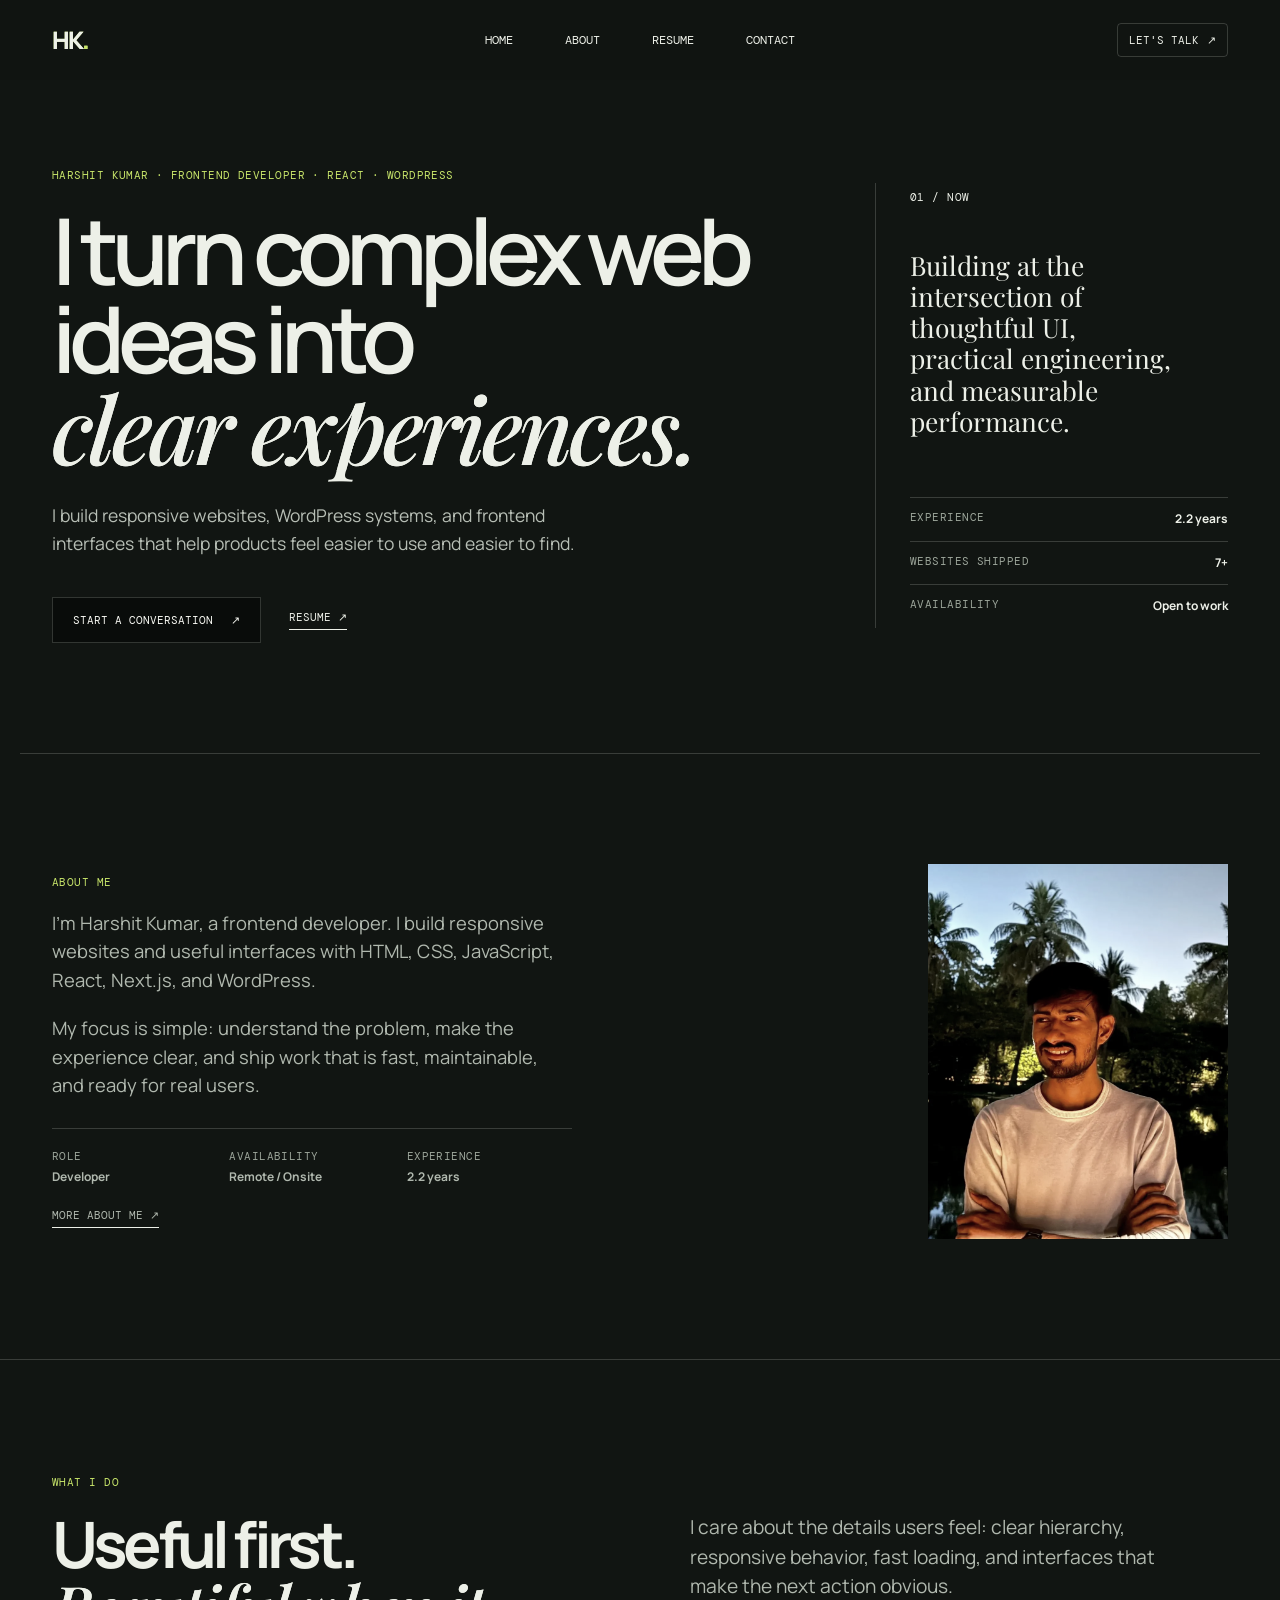
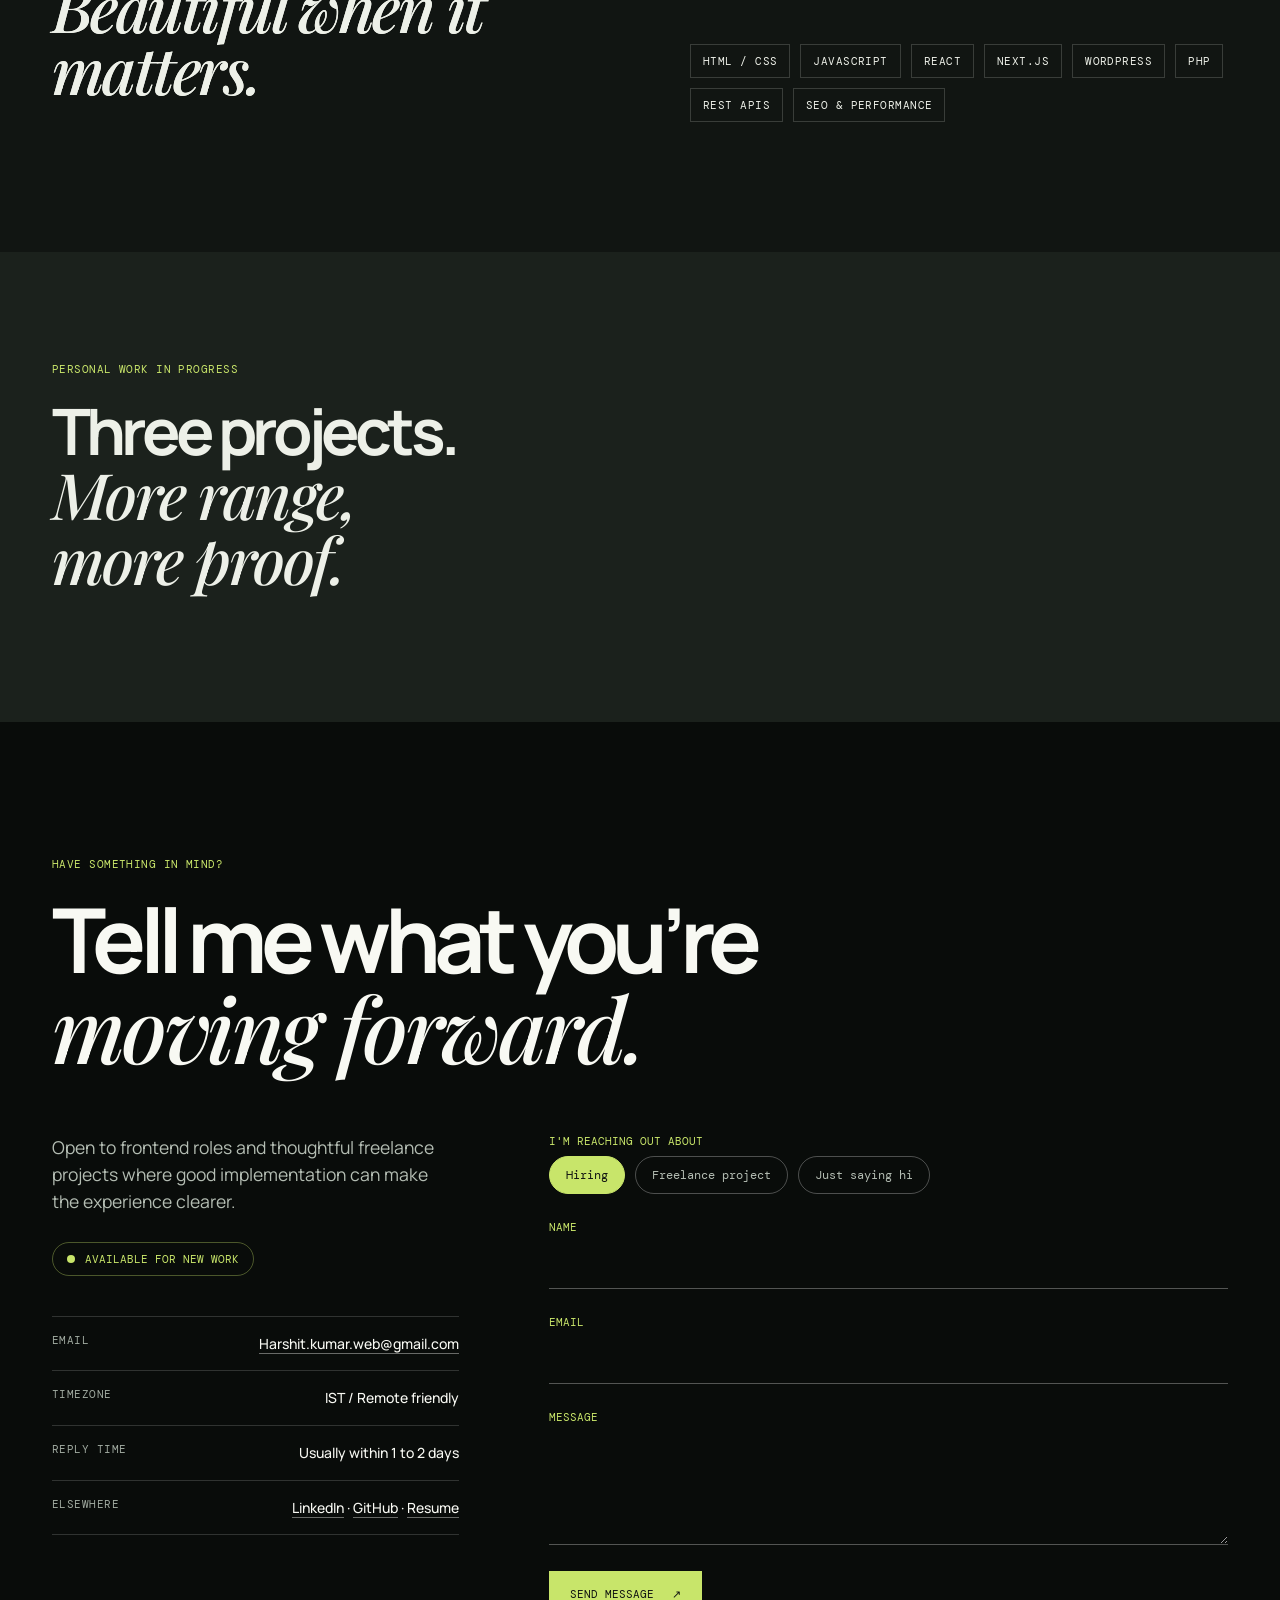
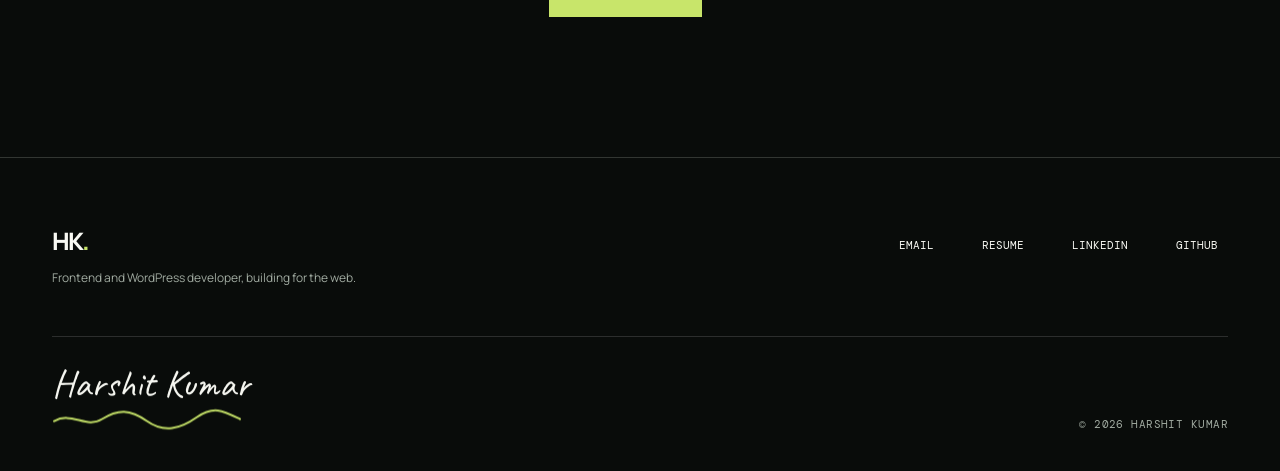
==== index.html @ f9802531 "harshit kumar portfolio first commit" ====
<!doctype html>
<html lang="en">
  <head>
    <meta charset="UTF-8" />
    <meta
      name="viewport"
      content="width=device-width, initial-scale=1, viewport-fit=cover"
    />
    <meta
      name="description"
      content="Harshit Kumar is a frontend developer building responsive websites, WordPress plugins, React interfaces, and SEO-friendly web experiences."
    />
    <meta name="author" content="Harshit Kumar" />
    <meta name="theme-color" content="#101311" />
    <link rel="preconnect" href="https://fonts.googleapis.com" />
    <link rel="preconnect" href="https://fonts.gstatic.com" crossorigin />
    <link rel="preconnect" href="https://cdnjs.cloudflare.com" />
    <meta name="robots" content="index, follow, max-image-preview:large" />
    <link rel="canonical" href="https://harshitkumar.tech/" />
    <link rel="icon" href="/favicon.svg" type="image/svg+xml" />
    <meta property="og:type" content="website" />
    <meta property="og:site_name" content="Harshit Kumar" />
    <meta
      property="og:title"
      content="Harshit Kumar | Frontend &amp; WordPress Developer"
    />
    <meta
      property="og:description"
      content="Frontend developer building clear, responsive, high-performance web experiences."
    />
    <meta property="og:url" content="https://harshitkumar.tech/" />
    <meta
      property="og:image"
      content="https://harshitkumar.tech/og-image.png"
    />
    <meta name="twitter:card" content="summary_large_image" />
    <meta
      name="twitter:title"
      content="Harshit Kumar | Frontend &amp; WordPress Developer"
    />
    <meta
      name="twitter:description"
      content="Frontend developer building clear, responsive, high-performance web experiences."
    />
    <meta
      name="twitter:image"
      content="https://harshitkumar.tech/og-image.png"
    />
    <title>Harshit Kumar | Frontend Developer &amp; WordPress Developer</title>
    <link
      rel="stylesheet"
      href="https://fonts.googleapis.com/css2?family=Caveat:wght@500;600&amp;family=DM+Mono:wght@400;500&amp;family=Manrope:wght@400;500;600;700;800&amp;family=Playfair+Display:ital,wght@0,500;0,600;1,500;1,600&amp;display=swap"
    />
    <link rel="stylesheet" href="style.css" />
    <script type="application/ld+json">
      {
        "@context": "https://schema.org",
        "@type": "Person",
        "name": "Harshit Kumar",
        "url": "https://harshitkumar.tech/",
        "jobTitle": "Frontend Developer",
        "description": "Frontend and WordPress developer skilled in React, Next.js, JavaScript, responsive web development, APIs, and SEO.",
        "worksFor": {
          "@type": "Organization",
          "name": "Strivedge Technolabs"
        },
        "sameAs": [
          "https://www.linkedin.com/in/harshit-kumar-me",
          "https://github.com/Harshit-kumar-1/"
        ],
        "email": "mailto:Harshit.kumar.web@gmail.com",
        "knowsAbout": [
          "React",
          "Next.js",
          "JavaScript",
          "WordPress",
          "PHP",
          "SEO",
          "Responsive Web Design"
        ]
      }
    </script>
  </head>
  <body>
    <header class="site-header">
      <a class="brand" href="#top" aria-label="Harshit Kumar home"
        >HK<span>.</span></a
      >
      <nav aria-label="Main navigation">
        <a href="#top">Home</a>
        <a href="#about">About</a>
        <a href="/resume/" target="_blank" rel="noopener">Resume</a>
        <a href="#contact">Contact</a>
      </nav>
      <div class="header-actions">
        <a class="header-link" href="mailto:Harshit.kumar.web@gmail.com"
          >Let's talk <span aria-hidden="true">↗</span></a
        >
      </div>
    </header>

    <nav class="mobile-dock" aria-label="Quick navigation">
      <a href="#top" data-section="top" class="is-active" aria-current="page"
        >Home</a
      >
      <a href="#about" data-section="about">About</a>
      <a href="#contact" data-section="contact">Contact</a>
    </nav>

    <main id="top">
      <section class="hero section-wrap" aria-labelledby="hero-title">
        <div class="hero-copy">
          <p class="eyebrow">Harshit Kumar · Frontend developer · React · WordPress</p>
          <h1 id="hero-title">
            I turn complex web ideas into
            <em class="text-sweep">clear experiences.</em>
          </h1>
          <p class="hero-text">
            I build responsive websites, WordPress systems, and frontend
            interfaces that help products feel easier to use and easier to find.
          </p>
          <div class="hero-actions">
            <a class="button button-dark" href="#contact"
              >Start a conversation <span aria-hidden="true">↗</span></a
            >
            <a class="text-link" href="/resume/" target="_blank" rel="noopener"
              >Resume <span aria-hidden="true">↗</span></a
            >
          </div>
        </div>
        <aside class="hero-note" aria-label="Experience summary">
          <span class="note-index">01 / now</span>
          <p>
            Building at the intersection of thoughtful UI, practical
            engineering, and measurable performance.
          </p>
          <dl>
            <div>
              <dt>Experience</dt>
              <dd>2.2 years</dd>
            </div>
            <div>
              <dt>Websites shipped</dt>
              <dd>7+</dd>
            </div>
            <div>
              <dt>Availability</dt>
              <dd>Open to work</dd>
            </div>
          </dl>
        </aside>
      </section>

      <section
        class="about section-wrap reveal"
        id="about"
        aria-label="About me"
      >
        <div class="about-layout">
          <div class="about-copy">
            <p class="eyebrow">About me</p>
            <p>
              I’m Harshit Kumar, a frontend developer. I build responsive
              websites and useful interfaces with HTML, CSS,
              JavaScript, React, Next.js, and WordPress.
            </p>
            <p>
              My focus is simple: understand the problem, make the experience
              clear, and ship work that is fast, maintainable, and ready for
              real users.
            </p>
            <dl class="about-facts">
              <div>
                <dt>Role</dt>
                <dd>Developer</dd>
              </div>
              <div>
                <dt>Availability</dt>
                <dd>Remote / Onsite</dd>
              </div>
              <div>
                <dt>Experience</dt>
                <dd>2.2 years</dd>
              </div>
            </dl>
            <a class="text-link" href="/resume/" target="_blank" rel="noopener"
              >More about me <span aria-hidden="true">↗</span></a
            >
          </div>
          <figure class="about-photo reveal">
            <img
              class="about-photo-img"
              src="/assets/harshit.webp"
              alt="Harshit Kumar"
              width="800"
              height="1000"
              loading="lazy"
            />
          </figure>
        </div>
      </section>

      <section
        class="work section-wrap"
        id="work"
        aria-labelledby="work-title"
        hidden
      >
        <div class="section-heading reveal">
          <div>
            <p class="eyebrow">Selected work</p>
            <h2 id="work-title">Built for real users.</h2>
          </div>
          <p class="section-intro">
            A small selection of freelance work, focused on clear communication,
            responsive design, and useful digital experiences.
          </p>
        </div>
        <div class="project-grid reveal-group">
          <article class="project-card">
            <div class="project-art art-auto">
              <span>01</span><strong>CORPORATE<br />WEBSITE</strong>
            </div>
            <div class="project-info">
              <div class="project-meta">
                <span>Responsive web · SEO</span><span>Freelance project</span>
              </div>
              <h3>EcoVian Energy</h3>
              <p>
                A corporate website with a clear multi-page structure,
                responsive layouts, and a visual identity shaped around the
                energy sector.
              </p>
              <a class="detail-button" href="#contact"
                >Discuss the work <span aria-hidden="true">↗</span></a
              >
            </div>
          </article>
          <article class="project-card">
            <div class="project-art art-saas">
              <span>02</span><strong>SOLAR<br />LANDING PAGE</strong>
            </div>
            <div class="project-info">
              <div class="project-meta">
                <span>Responsive UI · Vercel</span
                ><span>Freelance project</span>
              </div>
              <h3>Shambhavi Solar</h3>
              <p>
                A focused solar-energy landing page refined for responsive
                presentation, clear messaging, and fast delivery.
              </p>
              <a class="detail-button" href="#contact"
                >Discuss the work <span aria-hidden="true">↗</span></a
              >
            </div>
          </article>
          <article class="project-card">
            <div class="project-art art-salon">
              <span>03</span><strong>BOOKING<br />EXPERIENCE</strong>
            </div>
            <div class="project-info">
              <div class="project-meta">
                <span>WordPress · Booking systems</span
                ><span>Professional work</span>
              </div>
              <h3>Multi-location booking system</h3>
              <p>
                A responsive service-business website with location, treatment,
                cart, and appointment-booking flows.
              </p>
              <a class="detail-button" href="#contact"
                >Discuss the work <span aria-hidden="true">↗</span></a
              >
            </div>
          </article>
          <article class="project-card">
            <div class="project-art art-salon">
              <span>04</span><strong>SALON<br />CHAIN</strong>
            </div>
            <div class="project-info">
              <div class="project-meta">
                <span>WordPress · Responsive UI</span
                ><span>Professional work</span>
              </div>
              <h3>Salon chain website</h3>
              <p>
                A multi-location salon website built around clear service
                discovery and a reusable booking experience.
              </p>
              <a class="detail-button" href="#contact"
                >Discuss the work <span aria-hidden="true">↗</span></a
              >
            </div>
          </article>
          <article class="project-card">
            <div class="project-art art-calista">
              <span>05</span><strong>SALON<br />WEBSITE</strong>
            </div>
            <div class="project-info">
              <div class="project-meta">
                <span>WordPress · JavaScript</span
                ><span>Professional work</span>
              </div>
              <h3>Service business website</h3>
              <p>
                A responsive local-business website focused on service clarity,
                navigation, and conversion.
              </p>
              <a class="detail-button" href="#contact"
                >Discuss the work <span aria-hidden="true">↗</span></a
              >
            </div>
          </article>
          <article class="project-card">
            <div class="project-art art-fintech">
              <span>06</span><strong>CORPORATE<br />FINTECH</strong>
            </div>
            <div class="project-info">
              <div class="project-meta">
                <span>WordPress · Performance</span
                ><span>Professional work</span>
              </div>
              <h3>Corporate fintech website</h3>
              <p>
                A corporate web presence designed to make a complex financial
                product easier to understand.
              </p>
              <a class="detail-button" href="#contact"
                >Discuss the work <span aria-hidden="true">↗</span></a
              >
            </div>
          </article>
          <article class="project-card">
            <div class="project-art art-video">
              <span>07</span><strong>STUDIO<br />PORTFOLIO</strong>
            </div>
            <div class="project-info">
              <div class="project-meta">
                <span>WordPress · JavaScript</span
                ><span>Professional work</span>
              </div>
              <h3>Studio portfolio</h3>
              <p>
                A portfolio experience organised by category so visitors can
                quickly find relevant work.
              </p>
              <a class="detail-button" href="#contact"
                >Discuss the work <span aria-hidden="true">↗</span></a
              >
            </div>
          </article>
          <article class="project-card">
            <div class="project-art art-energy">
              <span>08</span><strong>BRAND<br />PLATFORM</strong>
            </div>
            <div class="project-info">
              <div class="project-meta">
                <span>Responsive web · SEO</span><span>Professional work</span>
              </div>
              <h3>Corporate website</h3>
              <p>
                A complete corporate website with a brand-aligned visual system,
                clean navigation, and a structure built for search and clarity.
              </p>
              <a class="detail-button" href="#contact"
                >Discuss the work <span aria-hidden="true">↗</span></a
              >
            </div>
          </article>
          <article class="project-card project-card-muted">
            <div class="project-art art-next">
              <span>09</span><strong>NEXT<br />CHAPTER</strong>
            </div>
            <div class="project-info">
              <div class="project-meta">
                <span>React · Next.js · TypeScript</span
                ><span>Personal project</span>
              </div>
              <h3>Coming next</h3>
              <p>
                Three original projects are planned to show deeper application
                work, modern frontend architecture, and the way I solve problems
                end to end.
              </p>
              <a class="detail-button" href="#personal"
                >See the direction <span aria-hidden="true">↓</span></a
              >
            </div>
          </article>
        </div>
        <p class="work-note reveal">
          Client work is kept private to respect confidentiality. Reach out by
          email or on LinkedIn if you'd like to talk through any of it. For
          personal projects I've built on my own, see
          <a href="#personal">below&nbsp;↓</a>
        </p>
      </section>

      <section
        class="approach section-wrap"
        id="skills"
        aria-labelledby="approach-title"
      >
        <p class="eyebrow">What I do</p>
        <div class="approach-grid reveal">
          <h2 id="approach-title">
            Useful first.<br /><em class="text-sweep"
              >Beautiful when it matters.</em
            >
          </h2>
          <div class="approach-copy">
            <p>
              I care about the details users feel: clear hierarchy, responsive
              behavior, fast loading, and interfaces that make the next action
              obvious.
            </p>
            <div class="skill-list">
              <span>HTML / CSS</span><span>JavaScript</span><span>React</span
              ><span>Next.js</span><span>WordPress</span><span>PHP</span
              ><span>REST APIs</span><span>SEO & performance</span>
            </div>
          </div>
        </div>
      </section>

      <section
        class="personal section-wrap"
        id="personal"
        aria-labelledby="personal-title"
      >
        <div class="personal-heading reveal">
          <p class="eyebrow">Personal work in progress</p>
          <h2 id="personal-title">
            Three projects.<br /><em>More range, more proof.</em>
          </h2>
        </div>
        <!-- <div class="personal-list reveal-group">
          <div>
            <span>01</span>
            <h3>Appointment platform</h3>
            <p>
              Next.js booking flow with availability, services, and an admin
              view.
            </p>
          </div>
          <div>
            <span>02</span>
            <h3>Analytics dashboard</h3>
            <p>
              React interface with data states, filters, charts, and reusable
              components.
            </p>
          </div>
          <div>
            <span>03</span>
            <h3>Local business website</h3>
            <p>
              SEO-first site demonstrating structured content, speed, and local
              search.
            </p>
          </div>
        </div> -->
      </section>

      <section
        class="contact section-wrap"
        id="contact"
        aria-labelledby="contact-title"
      >
        <p class="eyebrow reveal">Have something in mind?</p>
        <h2 id="contact-title">
          Tell me what you’re<br /><em>moving forward.</em>
        </h2>
        <div class="contact-layout">
          <div class="contact-side reveal">
            <p class="contact-intro">
              Open to frontend roles and thoughtful freelance projects where
              good implementation can make the experience clearer.
            </p>
            <p class="availability">
              <span class="availability-dot" aria-hidden="true"></span>
              Available for new work
            </p>
            <dl class="contact-details">
              <div>
                <dt>Email</dt>
                <dd>
                  <a
                    href="mailto:Harshit.kumar.web@gmail.com?subject=Portfolio%20conversation"
                    >Harshit.kumar.web@gmail.com</a
                  >
                </dd>
              </div>
              <div>
                <dt>Timezone</dt>
                <dd>IST / Remote friendly</dd>
              </div>
              <div>
                <dt>Reply time</dt>
                <dd>Usually within 1 to 2 days</dd>
              </div>
              <div>
                <dt>Elsewhere</dt>
                <dd>
                  <a href="https://www.linkedin.com/in/harshit-kumar-me"
                    >LinkedIn</a
                  >
                  &middot;
                  <a href="https://github.com/Harshit-kumar-1/">GitHub</a>
                  &middot;
                  <a href="/resume/" target="_blank" rel="noopener">Resume</a>
                </dd>
              </div>
            </dl>
          </div>
          <form
            class="contact-form reveal"
            id="contact-form"
            action="https://api.web3forms.com/submit"
            method="POST"
            novalidate
          >
            <input
              type="hidden"
              name="access_key"
              value="YOUR_WEB3FORMS_ACCESS_KEY"
            />
            <input
              type="hidden"
              name="subject"
              value="New message from your portfolio"
            />
            <input
              type="hidden"
              name="from_name"
              value="Portfolio contact form"
            />
            <input
              type="checkbox"
              name="botcheck"
              class="contact-honeypot"
              tabindex="-1"
              autocomplete="off"
            />

            <fieldset class="contact-choice">
              <legend>I'm reaching out about</legend>
              <label
                ><input type="radio" name="topic" value="Hiring" checked /><span
                  >Hiring</span
                ></label
              >
              <label
                ><input
                  type="radio"
                  name="topic"
                  value="Freelance project"
                /><span>Freelance project</span></label
              >
              <label
                ><input type="radio" name="topic" value="Just saying hi" /><span
                  >Just saying hi</span
                ></label
              >
            </fieldset>

            <div class="field">
              <label for="cf-name">Name</label>
              <input
                id="cf-name"
                name="name"
                type="text"
                autocomplete="name"
                required
              />
            </div>
            <div class="field">
              <label for="cf-email">Email</label>
              <input
                id="cf-email"
                name="email"
                type="email"
                autocomplete="email"
                required
              />
            </div>
            <div class="field">
              <label for="cf-message">Message</label>
              <textarea
                id="cf-message"
                name="message"
                rows="4"
                required
              ></textarea>
            </div>

            <div class="form-actions">
              <button class="button button-light" type="submit">
                <span class="submit-label">Send message</span>
                <span aria-hidden="true">↗</span>
              </button>
              <p class="form-status" role="status" aria-live="polite"></p>
            </div>
          </form>
        </div>
      </section>
    </main>

    <footer class="site-footer section-wrap">
      <div class="footer-top">
        <div class="footer-brand">
          <span class="brand">HK<span>.</span></span>
          <p>Frontend and WordPress developer, building for the web.</p>
        </div>
        <div class="footer-links">
          <a href="mailto:Harshit.kumar.web@gmail.com">Email</a>
          <a href="/resume/" target="_blank" rel="noopener">Resume</a>
          <a href="https://www.linkedin.com/in/harshit-kumar-me">LinkedIn</a>
          <a href="https://github.com/Harshit-kumar-1/">GitHub</a>
        </div>
      </div>
      <div class="footer-bottom">
        <div class="signature reveal" aria-hidden="true">
          <span class="signature-text">Harshit Kumar</span>
          <svg
            class="signature-svg"
            viewBox="0 0 190 24"
            preserveAspectRatio="none"
          >
            <path
              d="M2 14 C 20 4, 34 22, 50 12 S 78 2, 95 14 S 128 22, 145 10 S 172 4, 188 12"
            />
          </svg>
        </div>
        <small>© 2026 Harshit Kumar</small>
      </div>
    </footer>
    <script
      src="https://cdnjs.cloudflare.com/ajax/libs/gsap/3.12.5/gsap.min.js"
      defer
    ></script>
    <script src="script.js" defer></script>
  </body>
</html>
---- style.css ----
:root {
  --gutter: 32px;
  --ink: #edf0e8;
  --paper: #111512;
  --cream: #1b211c;
  --muted: #9ca59a;
  --line: rgba(237, 240, 232, 0.18);
  --lime: #c8e56a;
  --white: #f8f9f3;
  --serif: "Playfair Display", Georgia, serif;
  --sans: "Manrope", "Segoe UI", sans-serif;
  --mono: "DM Mono", monospace;
  --accent: #c8e56a;
  --accent-soft: #c8e56a;
  --body-copy: #b7beb5;
  --secondary-copy: #b0b8ae;
  --card-meta: #a0aaa0;
  --contact-copy: #b4bdb3;
  --footer-copy: #a0aaa0;
  --shadow: rgba(0, 0, 0, 0.55);
  --dark-surface: #090c0a;
}
* {
  box-sizing: border-box;
}
html {
  color-scheme: dark;
  transition: background-color 0.45s ease;
}
html {
  scroll-behavior: smooth;
  scroll-padding-top: 88px;
}
body {
  margin: 0;
  color: var(--ink);
  background: var(--paper);
  font-family: var(--sans);
  line-height: 1.55;
  transition:
    color 0.45s ease,
    background-color 0.45s ease;
}
body,
.mode-strip,
.personal,
.contact,
.site-footer {
  transition:
    color 0.45s ease,
    background-color 0.45s ease,
    border-color 0.45s ease;
}
a {
  color: inherit;
  text-decoration: none;
}
button {
  font: inherit;
}
.section-wrap {
  max-width: 1240px;
  margin: 0 auto;
  padding-left: 32px;
  padding-right: 32px;
}
.site-header {
  position: sticky;
  top: 0;
  z-index: 50;
  height: 80px;
  display: grid;
  grid-template-columns: 1fr auto 1fr;
  align-items: center;
  padding: 0 max(32px, calc((100% - 1176px) / 2));
  background: var(--paper);
  background: color-mix(in srgb, var(--paper) 80%, transparent);
  -webkit-backdrop-filter: blur(14px) saturate(1.4);
  backdrop-filter: blur(14px) saturate(1.4);
  border-bottom: 1px solid transparent;
  transition:
    transform 0.4s cubic-bezier(0.16, 1, 0.3, 1),
    border-color 0.3s ease,
    background-color 0.45s ease;
}
.site-header .brand {
  justify-self: start;
  background: linear-gradient(110deg in oklch, #a8cf42, #c8e56a, #e4f5a1);
  background-clip: text;
}
.site-header nav {
  justify-self: center;
}
.site-header .header-actions {
  justify-self: end;
}
.site-header.is-scrolled {
  border-bottom-color: var(--line);
}
.site-header.is-hidden {
  transform: translateY(-100%);
}
.header-actions {
  display: flex;
  align-items: center;
  gap: 24px;
}
.brand {
  font-size: 1.5rem;
  font-weight: 800;
  letter-spacing: -0.08em;
}
.brand span {
  color: var(--accent);
}
.site-header nav {
  display: flex;
  gap: 32px;
  font: 12px var(--mono);
  text-transform: uppercase;
}
nav a,
.header-link,
.text-link,
.detail-button,
.footer-links a {
  transition: color 0.2s ease;
}
nav a:hover,
.text-link:hover,
.detail-button:hover {
  color: var(--accent);
}
.header-link {
  display: inline-flex;
  align-items: center;
  gap: 8px;
  overflow: hidden;
  isolation: isolate;
  padding: 9px 11px;
  border: 1px solid var(--line);
  border-radius: 4px;
  font: 11px var(--mono);
  text-transform: uppercase;
  transition:
    color 0.25s var(--ease),
    border-color 0.25s var(--ease),
    background-color 0.25s var(--ease),
    transform 0.25s var(--ease);
}
.header-link::before {
  content: "";
  position: absolute;
  inset: 0;
  z-index: -1;
  background: var(--lime);
  transform: translateX(-102%);
  transition: transform 0.35s var(--ease);
}
.header-link:hover {
  color: #101311;
  border-color: var(--lime);
  transform: translateY(-2px);
}
.header-link:hover::before {
  transform: translateX(0);
}
.hero {
  min-height: 650px;
  display: grid;
  grid-template-columns: minmax(0, 1.35fr) minmax(260px, 0.65fr);
  gap: 90px;
  align-items: center;
  padding-top: 88px;
  padding-bottom: 110px;
}
.eyebrow,
.note-index,
.project-meta,
.skill-list,
dt,
small {
  font: 11px var(--mono);
  text-transform: uppercase;
  letter-spacing: 0.04em;
}
.eyebrow {
  margin: 0 0 24px;
  color: var(--accent-soft);
}
h1,
h2,
h3,
p {
  margin-top: 0;
}
h1 {
  max-width: 880px;
  margin-bottom: 28px;
  font-size: clamp(3.5rem, 7.2vw, 7rem);
  line-height: 0.96;
  letter-spacing: -0.075em;
  font-weight: 600;
}
h1 em,
h2 em {
  font-family: var(--serif);
  font-weight: 500;
  letter-spacing: -0.04em;
}
.text-sweep {
  position: relative;
  display: inline-block;
  color: inherit;
  isolation: isolate;
  background: linear-gradient(
    105deg,
    currentColor 0%,
    currentColor 42%,
    var(--lime) 50%,
    currentColor 58%,
    currentColor 100%
  );
  background-size: 240% 100%;
  background-position: 100% 0;
  background-repeat: no-repeat;
  background-clip: text;
  -webkit-background-clip: text;
  -webkit-text-fill-color: currentColor;
  transition:
    background-position 0.85s var(--ease),
    filter 0.35s ease;
}
.text-sweep:hover {
  background-position: -40% 0;
  filter: brightness(1.12);
}
.hero-text {
  max-width: 530px;
  font-size: 1.1rem;
  color: var(--body-copy);
}
.hero-actions {
  display: flex;
  align-items: center;
  gap: 28px;
  margin-top: 40px;
}
.button {
  display: inline-flex;
  gap: 18px;
  align-items: center;
  padding: 15px 20px;
  font: 11px var(--mono);
  text-transform: uppercase;
  border: 1px solid transparent;
  transition:
    transform 0.2s ease,
    background 0.2s ease;
}
.button:hover {
  box-shadow: 0 10px 24px var(--shadow);
}
.button-dark {
  color: var(--white);
  background: var(--dark-surface);
}
.button-light {
  color: #101311;
  background: var(--lime);
}
.button-dark {
  border-color: var(--line);
}
.text-link {
  font: 11px var(--mono);
  text-transform: uppercase;
  border-bottom: 1px solid var(--ink);
  padding-bottom: 5px;
}
.hero-note {
  border-left: 1px solid var(--line);
  padding-left: 34px;
}
.hero-note p {
  margin: 42px 0 60px;
  max-width: 270px;
  font-family: var(--serif);
  font-size: 1.65rem;
  line-height: 1.18;
}
dl {
  margin: 0;
}
dl div {
  display: flex;
  justify-content: space-between;
  padding: 12px 0;
  border-top: 1px solid var(--line);
}
dt {
  color: var(--muted);
}
dd {
  margin: 0;
  font-size: 12px;
  font-weight: 700;
}
.mode-strip {
  color: var(--white);
  background: var(--dark-surface);
  padding: 72px 0 80px;
}
.mode-layout {
  display: grid;
  grid-template-columns: 0.9fr 1.1fr;
  gap: 100px;
}
.mode-strip .eyebrow {
  color: var(--lime);
}
.mode-strip h2 {
  font-size: clamp(2rem, 4vw, 4rem);
  line-height: 1;
  letter-spacing: -0.07em;
  max-width: 450px;
}
.mode-switch {
  display: flex;
  gap: 6px;
  border-bottom: 1px solid rgba(255, 255, 255, 0.25);
  margin-bottom: 30px;
}
.mode-button {
  border: 0;
  padding: 12px 20px 14px;
  color: #888d83;
  background: transparent;
  cursor: pointer;
  font: 11px var(--mono);
  text-transform: uppercase;
}
.mode-button.is-active {
  color: var(--lime);
}
.mode-statement {
  max-width: 580px;
  margin-bottom: 14px;
  font-size: clamp(1.5rem, 2.7vw, 2.7rem);
  line-height: 1.1;
  letter-spacing: -0.05em;
}
.mode-proof {
  color: #a6aaa2;
}
.about {
  padding-top: 110px;
  padding-bottom: 120px;
  border-top: 1px solid var(--line);
}
.about-layout {
  display: grid;
  grid-template-columns: 1.15fr 0.85fr;
  gap: 80px;
  align-items: center;
}
.about-photo {
  position: relative;
  width: 100%;
  max-width: 300px;
  margin: 0;
  margin-left: auto;
  aspect-ratio: 4 / 5;
  overflow: hidden;
  background: linear-gradient(160deg, #2c3429, #0c0f0d 80%);
}
.about-photo-img {
  width: 100%;
  height: 100%;
  object-fit: cover;
  filter: grayscale(0.35);
  transition:
    filter 0.6s ease,
    transform 0.6s cubic-bezier(0.16, 1, 0.3, 1);
}
.about-photo:hover .about-photo-img {
  filter: grayscale(0);
  transform: scale(1.03);
}
.about-photo-placeholder {
  position: absolute;
  inset: 0;
  display: grid;
  place-items: center;
  font: 11px var(--mono);
  text-transform: uppercase;
  color: var(--muted);
}
.about-copy {
  max-width: 520px;
  color: var(--secondary-copy);
  font-size: 1.15rem;
}
.about-copy > .eyebrow {
  margin-bottom: 18px;
}
.about-copy p + p {
  margin-top: 20px;
}
.about-copy .text-link {
  display: inline-block;
  margin-top: 22px;
}
.about-facts {
  display: grid;
  grid-template-columns: repeat(3, 1fr);
  gap: 12px;
  margin: 28px 0 0;
  padding: 20px 0 0;
  border-top: 1px solid var(--line);
}
.about-facts div {
  display: block;
  padding: 0;
  border-top: 0;
}
.about-facts dt {
  margin-bottom: 5px;
  color: var(--muted);
}
.about-facts dd {
  font-size: 12px;
}
.work {
  padding-top: 145px;
  padding-bottom: 150px;
}
.section-heading {
  display: flex;
  align-items: end;
  justify-content: space-between;
  gap: 40px;
  margin-bottom: 65px;
}
h2 {
  margin-bottom: 0;
  font-size: clamp(2.6rem, 5vw, 5rem);
  line-height: 0.98;
  letter-spacing: -0.075em;
}
.section-intro {
  max-width: 340px;
  margin: 0;
  color: var(--body-copy);
}
.project-grid {
  display: grid;
  grid-template-columns: repeat(2, minmax(0, 1fr));
  grid-auto-flow: dense;
  gap: 64px 28px;
}
.project-grid .project-card:nth-child(n + 3) {
  display: none;
}
.project-card-large {
  grid-column: span 2;
  grid-row: span 2;
}
@media (max-width: 1080px) and (min-width: 761px) {
  .project-grid {
    grid-template-columns: repeat(2, 1fr);
  }
  .project-card-large {
    grid-column: span 2;
    grid-row: span 1;
  }
  .project-card-large .project-art {
    aspect-ratio: 1.6;
  }
}
.project-art {
  aspect-ratio: 1.2;
  display: flex;
  justify-content: space-between;
  flex-direction: column;
  padding: 24px;
  color: var(--white);
  overflow: hidden;
}
.project-card-large .project-art {
  aspect-ratio: 0.88;
}
.project-art span {
  font: 11px var(--mono);
}
.project-art strong {
  font-size: clamp(1.5rem, 3vw, 3rem);
  line-height: 0.86;
  letter-spacing: -0.08em;
}
.art-salon {
  background: linear-gradient(145deg, #51644f, #15221b 70%);
}
.art-saas {
  background: linear-gradient(145deg, #b39d7a, #473d30 75%);
}
.art-calista {
  background: linear-gradient(145deg, #b8828c, #3c2229 75%);
}
.art-auto {
  background: linear-gradient(145deg, #5c7690, #1a2530 75%);
}
.art-fintech {
  background: linear-gradient(145deg, #8a7a4d, #1c2233 75%);
}
.art-video {
  background: linear-gradient(145deg, #705a63, #1b1418 75%);
}
.art-energy {
  background: linear-gradient(145deg, #6b766e, #25332e 75%);
}
.art-next {
  color: #101311;
  background: var(--lime);
}
.project-info {
  padding-top: 18px;
}
.project-meta {
  display: flex;
  justify-content: space-between;
  gap: 12px;
  color: var(--card-meta);
}
.project-info h3 {
  margin: 14px 0 10px;
  font-size: 1.65rem;
  letter-spacing: -0.06em;
}
.project-info p {
  max-width: 480px;
  color: var(--secondary-copy);
}
.detail-button {
  padding: 0;
  color: var(--ink);
  background: none;
  border: 0;
  border-bottom: 1px solid var(--ink);
  cursor: pointer;
  font: 11px var(--mono);
  text-transform: uppercase;
}
.detail-button span {
  padding-left: 10px;
}
.project-card-muted {
  opacity: 0.85;
}
.approach {
  padding: 115px 32px 130px;
  border-top: 1px solid var(--line);
}
.approach-grid {
  display: grid;
  grid-template-columns: 1fr 1fr;
  gap: 100px;
}
.approach h2 {
  font-size: clamp(2.8rem, 5vw, 5rem);
}
.approach-copy > p {
  max-width: 480px;
  font-size: 1.2rem;
  color: var(--secondary-copy);
}
.skill-list {
  display: flex;
  flex-wrap: wrap;
  gap: 10px;
  margin-top: 42px;
}
.skill-list span {
  padding: 9px 12px;
  border: 1px solid var(--line);
}
.personal {
  padding-top: 110px;
  padding-bottom: 130px;
  display: grid;
  grid-template-columns: 0.8fr 1.2fr;
  gap: 100px;
  background: var(--cream);
}
.personal-list > div {
  display: grid;
  grid-template-columns: 40px 1fr;
  column-gap: 15px;
  padding: 22px 0;
  border-top: 1px solid var(--line);
}
.personal-list span {
  grid-row: span 2;
  font: 11px var(--mono);
  color: var(--accent-soft);
}
.personal-list h3 {
  margin: 0 0 6px;
  font-size: 1.25rem;
  letter-spacing: -0.04em;
}
.personal-list p {
  margin: 0;
  color: var(--secondary-copy);
}
.contact {
  color: var(--white);
  background: var(--dark-surface);
  padding-top: 135px;
  padding-bottom: 140px;
}
.contact .eyebrow {
  color: var(--lime);
}
.contact h2 {
  font-size: clamp(3.3rem, 7vw, 7rem);
}
.contact-layout {
  display: grid;
  grid-template-columns: 0.75fr 1.25fr;
  gap: 90px;
  margin-top: 60px;
  align-items: start;
}
.contact-side {
  position: sticky;
  top: 120px;
}
.contact-intro {
  max-width: 400px;
  margin-bottom: 26px;
  font-size: 1.1rem;
  color: var(--contact-copy);
}
.availability {
  display: inline-flex;
  align-items: center;
  gap: 10px;
  margin: 0 0 40px;
  padding: 9px 14px;
  font: 11px var(--mono);
  text-transform: uppercase;
  color: var(--lime);
  border: 1px solid rgba(200, 229, 106, 0.35);
  border-radius: 999px;
}
.availability-dot {
  width: 8px;
  height: 8px;
  background: var(--lime);
  border-radius: 50%;
  animation: pulse-dot 2s ease-out infinite;
}
@keyframes pulse-dot {
  0% {
    box-shadow: 0 0 0 0 rgba(200, 229, 106, 0.55);
  }
  100% {
    box-shadow: 0 0 0 10px rgba(200, 229, 106, 0);
  }
}
.contact-details {
  max-width: 440px;
}
.contact-details div {
  flex-wrap: wrap;
  gap: 4px 20px;
  padding: 16px 0;
  border-top-color: rgba(255, 255, 255, 0.16);
}
.contact-details div:last-child {
  border-bottom: 1px solid rgba(255, 255, 255, 0.16);
}
.contact-details dt {
  color: var(--footer-copy);
}
.contact-details dd {
  min-width: 0;
  font-size: 14px;
  font-weight: 500;
  color: var(--white);
  overflow-wrap: anywhere;
}
.contact-details a {
  border-bottom: 1px solid rgba(248, 247, 242, 0.4);
  transition:
    color 0.2s ease,
    border-color 0.2s ease;
}
.contact-details a:hover {
  color: var(--lime);
  border-color: var(--lime);
}
.contact-form {
  display: grid;
  gap: 26px;
}
.contact-honeypot {
  position: absolute;
  left: -9999px;
  width: 1px;
  height: 1px;
  opacity: 0;
}
.contact-choice {
  display: flex;
  flex-wrap: wrap;
  gap: 10px;
  margin: 0;
  padding: 0;
  border: 0;
}
.contact-choice legend,
.field label {
  padding: 0;
  margin-bottom: 8px;
  font: 11px var(--mono);
  text-transform: uppercase;
  color: var(--lime);
}
.contact-choice legend {
  width: 100%;
}
.contact-choice label {
  position: relative;
}
.contact-choice input {
  position: absolute;
  opacity: 0;
  inset: 0;
  cursor: pointer;
}
.contact-choice span {
  display: inline-block;
  padding: 10px 16px;
  font: 12px var(--mono);
  color: var(--contact-copy);
  border: 1px solid rgba(255, 255, 255, 0.28);
  border-radius: 999px;
  transition:
    background-color 0.25s ease,
    color 0.25s ease,
    border-color 0.25s ease;
}
.contact-choice label:hover span {
  border-color: var(--lime);
}
.contact-choice input:checked + span {
  color: #101311;
  background: var(--lime);
  border-color: var(--lime);
}
.contact-choice input:focus-visible + span {
  outline: 2px solid var(--lime);
  outline-offset: 3px;
}
.field {
  display: flex;
  flex-direction: column;
}
.field input,
.field textarea {
  width: 100%;
  padding: 12px 0;
  color: var(--white);
  background: transparent;
  border: 0;
  border-bottom: 1px solid rgba(255, 255, 255, 0.3);
  border-radius: 0;
  font: 16px var(--sans);
  resize: vertical;
  transition: border-color 0.25s ease;
}
.field input:focus,
.field textarea:focus {
  outline: 0;
  border-bottom-color: var(--lime);
}
.field .is-invalid {
  border-bottom-color: #ff8a7a;
}
.form-actions {
  display: flex;
  flex-wrap: wrap;
  align-items: center;
  gap: 16px 24px;
}
.form-actions .button {
  cursor: pointer;
}
.form-actions .button:disabled {
  opacity: 0.6;
  cursor: progress;
}
.form-status {
  margin: 0;
  font: 12px var(--mono);
  color: var(--contact-copy);
}
.form-status.is-success {
  color: var(--lime);
}
.form-status.is-error {
  color: #ff8a7a;
}
.site-footer {
  padding-top: 64px;
  padding-bottom: 40px;
  background: var(--dark-surface);
  color: var(--white);
  border-top: 1px solid var(--line);
}
.footer-top {
  display: flex;
  flex-wrap: wrap;
  align-items: flex-start;
  justify-content: space-between;
  gap: 28px 48px;
}
.site-footer p {
  margin: 10px 0 0;
  color: var(--footer-copy);
  font-size: 12px;
}
.footer-links {
  display: flex;
  flex-wrap: wrap;
  gap: 14px 28px;
  padding-top: 8px;
  font: 11px var(--mono);
  text-transform: uppercase;
}
.footer-bottom {
  display: flex;
  flex-wrap: wrap;
  align-items: flex-end;
  justify-content: space-between;
  gap: 20px 32px;
  margin-top: 48px;
  padding-top: 28px;
  border-top: 1px solid rgba(255, 255, 255, 0.14);
}
.site-footer small {
  color: var(--footer-copy);
}

/* Full-bleed backgrounds: the element spans the viewport, while padding keeps
   the content inside the same 1240px column as .section-wrap. */
.approach,
.personal,
.contact,
.site-footer {
  max-width: none;
  margin-left: 0;
  margin-right: 0;
  padding-left: max(var(--gutter), calc((100% - 1176px) / 2));
  padding-right: max(var(--gutter), calc((100% - 1176px) / 2));
}

/* ---------- Motion: reveal on scroll & hero entrance ----------
   Initial hidden state and the animation itself are handled by GSAP
   (script.js) via gsap.set()/gsap.to(), not CSS. This keeps content
   visible by default if JS fails to load, and avoids double-driving
   the same properties from both CSS transitions and JS. */

/* ---------- Motion: mode switch indicator ---------- */
.mode-switch {
  position: relative;
}
.mode-indicator {
  position: absolute;
  bottom: -1px;
  left: 0;
  height: 2px;
  width: 0;
  background: var(--lime);
  transition:
    transform 0.35s cubic-bezier(0.65, 0, 0.35, 1),
    width 0.35s cubic-bezier(0.65, 0, 0.35, 1);
}

/* ---------- Motion: project card hover glow ---------- */
.project-card {
  position: relative;
  transition: transform 0.4s cubic-bezier(0.16, 1, 0.3, 1);
}
.project-card:hover {
  transform: translateY(-6px);
}
.project-art {
  position: relative;
}
.project-shot {
  position: absolute;
  inset: 0;
  width: 100%;
  height: 100%;
  object-fit: cover;
  transform: scale(1);
  transition: transform 0.6s cubic-bezier(0.16, 1, 0.3, 1);
}
.project-card:hover .project-shot {
  transform: scale(1.06);
}
.project-art::before {
  content: "";
  position: absolute;
  inset: 0;
  background: linear-gradient(
    to top,
    rgba(16, 19, 17, 0.55),
    rgba(16, 19, 17, 0) 55%
  );
  opacity: 0;
  transition: opacity 0.3s ease;
  pointer-events: none;
}
.project-art:has(.project-shot)::before {
  opacity: 1;
}
.project-art::after {
  content: "";
  position: absolute;
  inset: 0;
  opacity: 0;
  background: radial-gradient(
    220px circle at var(--mx, 50%) var(--my, 50%),
    rgba(248, 247, 242, 0.22),
    transparent 70%
  );
  transition: opacity 0.3s ease;
  pointer-events: none;
}
.project-art:hover::after {
  opacity: 1;
}

/* ---------- Motion: buttons & links ---------- */
.button,
.detail-button,
.text-link {
  position: relative;
}
.button-dark:hover,
.button-light:hover {
  box-shadow: 0 14px 30px var(--shadow);
}
.button span,
.text-link span,
.header-link span {
  display: inline-block;
  transition: transform 0.3s cubic-bezier(0.16, 1, 0.3, 1);
}
.button:hover span,
.text-link:hover span,
.header-link:hover span {
  transform: translate(3px, -3px);
}
.detail-button span {
  display: inline-block;
  transition: transform 0.3s cubic-bezier(0.16, 1, 0.3, 1);
}
.detail-button:hover span {
  transform: translate(4px, -1px);
}

.site-header nav a {
  position: relative;
  display: inline-block;
  padding: 8px 10px;
  border-radius: 4px;
  transition:
    color 0.25s var(--ease),
    background-color 0.25s var(--ease),
    transform 0.25s var(--ease);
}
.site-header nav a::after {
  content: "";
  position: absolute;
  right: 10px;
  bottom: 3px;
  left: 10px;
  height: 2px;
  background: var(--lime);
  transform: scaleX(0);
  transform-origin: right;
  transition: transform 0.35s var(--ease);
}
.site-header nav a:hover {
  color: var(--accent);
  background: color-mix(in srgb, var(--lime) 8%, transparent);
  transform: translateY(-1px);
}
.site-header nav a:hover::after,
.site-header nav a:focus-visible::after,
.site-header nav a[aria-current="page"]::after {
  transform: scaleX(1);
  transform-origin: left;
}
.site-header nav a:focus-visible,
.header-link:focus-visible,
.footer-links a:focus-visible {
  outline: 2px solid var(--lime);
  outline-offset: 3px;
}

/* ---------- Mobile floating dock ---------- */
.mobile-dock {
  display: none;
}

.brand {
  display: inline-block;
  color: inherit;
  transition:
    color 0.35s var(--ease),
    transform 0.35s var(--ease);
}
.brand span {
  display: inline;
  color: var(--accent);
  transform: none;
  transition: color 0.35s var(--ease);
}
.brand:hover {
  color: var(--lime);
  transform: translateY(-2px);
}
.brand:hover span {
  color: var(--lime);
  transform: none;
}
.site-header .brand,
.site-footer .brand {
  color: var(--ink);
}
.site-header .brand span,
.site-footer .brand span {
  color: var(--accent);
}
.site-footer .brand {
  color: var(--white);
}
.site-header .brand:hover,
.site-footer .brand:hover {
  color: var(--lime);
}
.site-header .brand:hover span,
.site-footer .brand:hover span {
  color: var(--lime);
}
.brand:focus-visible {
  outline: 2px solid var(--lime);
  outline-offset: 5px;
  border-radius: 2px;
}

.skill-list span {
  transition:
    transform 0.25s cubic-bezier(0.16, 1, 0.3, 1),
    background-color 0.25s ease,
    border-color 0.25s ease,
    color 0.25s ease;
}
.skill-list span:hover {
  transform: translateY(-3px);
  color: var(--accent);
  border-color: var(--accent);
  background: var(--cream);
}
.skill-list span:hover {
  background: rgba(200, 229, 106, 0.08);
}

.footer-links a {
  position: relative;
  display: inline-flex;
  padding: 7px 9px;
  border: 1px solid transparent;
  border-radius: 4px;
  transition:
    color 0.25s var(--ease),
    border-color 0.25s var(--ease),
    background-color 0.25s var(--ease),
    transform 0.25s var(--ease);
}
.footer-links a::after {
  content: "";
  position: absolute;
  right: 9px;
  bottom: 3px;
  left: 9px;
  height: 2px;
  background: var(--lime);
  transform: scaleX(0);
  transform-origin: right;
  transition: transform 0.35s var(--ease);
}
.footer-links a:hover {
  color: var(--lime);
  background: rgba(200, 229, 106, 0.06);
  border-color: rgba(200, 229, 106, 0.18);
  transform: translateY(-1px);
}
.footer-links a:hover::after,
.footer-links a:focus-visible::after {
  transform: scaleX(1);
  transform-origin: left;
}
.personal-list > div {
  transition: padding-left 0.3s cubic-bezier(0.16, 1, 0.3, 1);
}
.personal-list > div:hover {
  padding-left: 10px;
}

.work-note {
  max-width: 640px;
  margin: 72px 0 0;
  font: 12px var(--mono);
  line-height: 1.7;
  letter-spacing: 0.02em;
  color: var(--muted);
}
.work-note a {
  color: var(--accent);
  border-bottom: 1px solid currentColor;
}

/* ---------- 404 page ---------- */
.notfound {
  display: grid;
  grid-template-columns: 1fr 1fr;
  align-items: center;
  gap: 60px;
  min-height: 64vh;
  padding-top: 60px;
  padding-bottom: 100px;
}
.notfound-number {
  position: relative;
  display: flex;
  font-family: var(--sans);
  font-weight: 800;
  font-size: clamp(7rem, 15vw, 13rem);
  line-height: 0.88;
  letter-spacing: -0.06em;
  color: var(--ink);
  --glitch-x: 0px;
  --glitch-opacity: 0;
}
.notfound-digit {
  display: inline-block;
}
.notfound-number::before,
.notfound-number::after {
  content: attr(data-text);
  position: absolute;
  inset: 0;
  opacity: var(--glitch-opacity);
  pointer-events: none;
  mix-blend-mode: screen;
}
.notfound-number::before {
  color: var(--lime);
  transform: translateX(var(--glitch-x));
}
.notfound-number::after {
  color: #ff8a7a;
  transform: translateX(calc(var(--glitch-x) * -1));
}
.notfound-text {
  max-width: 420px;
  margin-top: 8px;
  font-size: 1.1rem;
  color: var(--body-copy);
}
.notfound-actions {
  display: flex;
  flex-wrap: wrap;
  align-items: center;
  gap: 24px;
  margin-top: 36px;
}
.notfound-countdown {
  margin-top: 28px;
  display: flex;
  flex-wrap: wrap;
  align-items: center;
  gap: 14px;
  font: 11px var(--mono);
  text-transform: uppercase;
  letter-spacing: 0.04em;
  color: var(--muted);
}
.notfound-countdown strong {
  color: var(--lime);
}
.notfound-cancel {
  padding: 0;
  color: var(--muted);
  background: none;
  border: 0;
  border-bottom: 1px solid var(--muted);
  cursor: pointer;
  font: 11px var(--mono);
  text-transform: uppercase;
  transition:
    color 0.2s ease,
    border-color 0.2s ease;
}
.notfound-cancel:hover {
  color: var(--accent);
  border-color: var(--accent);
}
@media (max-width: 760px) {
  .notfound {
    display: block;
    min-height: auto;
    padding-top: 40px;
    padding-bottom: 70px;
  }
  .notfound-number {
    justify-content: center;
    font-size: clamp(4.5rem, 24vw, 7rem);
    margin-bottom: 36px;
  }
  .notfound-actions {
    flex-direction: column;
    align-items: flex-start;
    gap: 18px;
  }
}

/* ---------- Case study pages ---------- */
.case-hero {
  padding-top: 72px;
  padding-bottom: 56px;
}
.case-hero h1 {
  max-width: 980px;
  font-size: clamp(3rem, 8vw, 6.5rem);
}
.case-lede {
  max-width: 660px;
  font-size: 1.25rem;
  color: var(--body-copy);
}
.case-meta {
  display: grid;
  grid-template-columns: repeat(auto-fit, minmax(170px, 1fr));
  gap: 0 32px;
  margin-top: 56px;
}
.case-meta div {
  display: block;
}
.case-meta dd {
  margin-top: 6px;
  font-size: 14px;
}
.case-meta a {
  border-bottom: 1px solid var(--ink);
}
.case-meta a:hover {
  color: var(--accent);
  border-color: var(--accent);
}
.case-shots {
  display: grid;
  grid-template-columns: 1fr 0.36fr;
  gap: 24px;
  padding-bottom: 96px;
}
.shot {
  position: relative;
  display: grid;
  place-items: center;
  margin: 0;
  overflow: hidden;
  color: var(--white);
}
.shot img {
  width: 100%;
  height: 100%;
  object-fit: cover;
}
.shot-wide {
  aspect-ratio: 16 / 10;
}
.shot-tall {
  aspect-ratio: 9 / 16;
  align-self: end;
}
.shot-label {
  padding: 8px 12px;
  font: 11px var(--mono);
  text-transform: uppercase;
  border: 1px solid rgba(248, 247, 242, 0.35);
  text-align: center;
}
.case-body {
  padding-bottom: 96px;
}
.case-section {
  display: grid;
  grid-template-columns: 0.7fr 1.3fr;
  gap: 80px;
  padding: 56px 0;
  border-top: 1px solid var(--line);
}
.case-section h2 {
  font-size: clamp(1.7rem, 3vw, 2.4rem);
}
.case-copy p,
.case-list li {
  max-width: 640px;
  font-size: 1.1rem;
  color: var(--secondary-copy);
}
.case-copy p:last-child {
  margin-bottom: 0;
}
.case-list {
  margin: 0;
  padding: 0;
  list-style: none;
}
.case-list li {
  position: relative;
  padding: 0 0 18px 26px;
}
.case-list li::before {
  content: "";
  position: absolute;
  left: 0;
  top: 0.7em;
  width: 12px;
  height: 1px;
  background: var(--accent);
}
.case-list strong {
  color: var(--ink);
}
.case-next {
  padding: 96px 0 110px;
  background: var(--cream);
}
.case-next-link {
  display: block;
  margin-top: 8px;
}
.case-next-link strong {
  display: block;
  font-size: clamp(2.4rem, 6vw, 5rem);
  line-height: 1;
  letter-spacing: -0.07em;
  transition:
    color 0.3s ease,
    transform 0.4s cubic-bezier(0.16, 1, 0.3, 1);
}
.case-next-link:hover strong {
  color: var(--accent);
  transform: translateX(10px);
}
.case-next-link span {
  display: inline-block;
  margin-top: 18px;
  font: 11px var(--mono);
  text-transform: uppercase;
  color: var(--muted);
}

/* ---------- Signature ---------- */
.signature {
  display: flex;
  flex-direction: column;
  align-items: flex-start;
  gap: 4px;
}
.signature-text {
  font-family: "Caveat", var(--serif), cursive;
  font-size: 2.4rem;
  line-height: 1;
  color: var(--white);
}
.signature-svg {
  width: 190px;
  height: 24px;
  overflow: visible;
}
.signature-svg path {
  fill: none;
  stroke: var(--lime);
  stroke-width: 2;
  stroke-linecap: round;
  stroke-dasharray: 260;
  stroke-dashoffset: 260;
  transition: stroke-dashoffset 1.1s cubic-bezier(0.65, 0, 0.35, 1) 0.15s;
}
.signature.is-visible .signature-svg path {
  stroke-dashoffset: 0;
}
.signature.is-visible .signature-text {
  animation: sig-fade 0.6s ease forwards;
}
@keyframes sig-fade {
  from {
    opacity: 0;
    transform: translateY(6px);
  }
  to {
    opacity: 1;
    transform: translateY(0);
  }
}

@media (prefers-reduced-motion: reduce) {
  .availability-dot {
    animation: none;
  }
  .text-sweep {
    transition: none;
  }
  .mobile-dock a.is-active::after {
    animation: none;
  }
  .signature-text {
    animation: none !important;
    opacity: 1 !important;
    transform: none !important;
  }
  .signature-svg path {
    transition: none !important;
    stroke-dashoffset: 0 !important;
  }
  .project-card,
  .project-shot,
  .project-art::after,
  .button span,
  .text-link span,
  .header-link span,
  .detail-button span,
  .site-header nav a::after,
  .site-header,
  .mobile-dock a,
  .brand,
  .skill-list span,
  .header-link,
  .header-link::before,
  .footer-links a,
  .footer-links a::after,
  .personal-list > div {
    transition: none !important;
  }
}

@media (max-width: 760px) {
  :root {
    --gutter: 20px;
  }
  .section-wrap,
  .site-header {
    padding-left: 20px;
    padding-right: 20px;
  }
  .site-header {
    height: 64px;
    grid-template-columns: 1fr auto;
  }
  .site-header nav {
    display: none;
  }
  .hero-actions {
    flex-wrap: wrap;
    gap: 18px 24px;
    margin-top: 32px;
  }
  .button {
    padding: 14px 16px;
    gap: 12px;
  }
  .mobile-dock {
    position: fixed;
    left: 50%;
    bottom: calc(14px + env(safe-area-inset-bottom, 0px));
    z-index: 60;
    display: flex;
    gap: 2px;
    padding: 6px;
    max-width: calc(100% - 24px);
    transform: translateX(-50%);
    background: var(--paper);
    background: color-mix(in srgb, var(--paper) 78%, transparent);
    -webkit-backdrop-filter: blur(16px) saturate(1.5);
    backdrop-filter: blur(16px) saturate(1.5);
    border: 1px solid var(--line);
    border-radius: 999px;
    box-shadow: 0 10px 30px var(--shadow);
    font: 11px var(--mono);
    text-transform: uppercase;
  }
  .mobile-dock a {
    position: relative;
    padding: 11px 15px;
    border-radius: 999px;
    color: var(--muted);
    transition:
      background-color 0.25s ease,
      color 0.25s ease,
      box-shadow 0.25s ease,
      transform 0.25s ease;
  }
  .mobile-dock a.is-active {
    color: #101311;
    background: var(--lime);
    box-shadow:
      0 4px 12px rgba(200, 229, 106, 0.28),
      inset 0 0 0 1px rgba(16, 19, 17, 0.12);
    transform: translateY(-1px);
  }
  .mobile-dock a.is-active::after {
    position: absolute;
    left: 50%;
    bottom: 4px;
    width: 3px;
    height: 3px;
    content: "";
    background: currentColor;
    border-radius: 50%;
    transform: translateX(-50%);
    animation: dock-pulse 1.8s ease-in-out infinite;
  }
  .mobile-dock a:active {
    transform: translateY(1px) scale(0.96);
  }
  .site-footer {
    padding-bottom: calc(110px + env(safe-area-inset-bottom, 0px));
  }
  .header-link {
    font-size: 10px;
  }
  .hero {
    display: block;
    min-height: auto;
    padding-top: 80px;
    padding-bottom: 85px;
  }
  h1 {
    font-size: clamp(3.2rem, 15vw, 5rem);
  }
  .hero-note {
    margin-top: 75px;
    padding-left: 20px;
  }
  .hero-note p {
    margin: 25px 0 35px;
    font-size: 1.35rem;
  }
  .mode-layout,
  .about-layout,
  .approach-grid,
  .personal {
    display: block;
  }
  .about {
    padding-top: 80px;
    padding-bottom: 90px;
  }
  .about-copy {
    font-size: 1.05rem;
  }
  .about-facts {
    gap: 8px;
  }
  .about-facts dd {
    font-size: 10px;
  }
  .about-photo {
    max-width: 220px;
    margin: 36px auto 0;
  }
  .mode-layout > div + div {
    margin-top: 50px;
  }
  .work {
    padding-top: 90px;
    padding-bottom: 95px;
  }
  .section-heading {
    display: block;
    margin-bottom: 45px;
  }
  .section-intro {
    margin-top: 25px;
  }
  .project-grid {
    display: block;
  }
  .project-card {
    margin-bottom: 60px;
  }
  .project-card-large .project-art {
    aspect-ratio: 1;
  }
  .project-art {
    aspect-ratio: 1.15;
  }
  .approach {
    padding-top: 80px;
    padding-bottom: 90px;
  }
  .approach-copy {
    margin-top: 45px;
  }
  .personal {
    padding-top: 80px;
    padding-bottom: 90px;
  }
  .personal-list {
    margin-top: 55px;
  }
  .contact {
    padding-top: 90px;
    padding-bottom: 95px;
  }
  .contact-layout {
    display: block;
    margin-top: 45px;
  }
  .contact-side {
    position: static;
  }
  .contact-details {
    max-width: none;
  }
  .contact-form {
    margin-top: 56px;
  }
  .site-footer {
    padding-top: 48px;
  }
  .footer-top {
    flex-direction: column;
    gap: 24px;
  }
  .footer-links {
    padding-top: 0;
  }
  .footer-bottom {
    flex-direction: column;
    align-items: flex-start;
    gap: 22px;
    margin-top: 36px;
  }
}

@keyframes dock-pulse {
  0%,
  100% {
    opacity: 0.45;
    transform: translateX(-50%) scale(0.8);
  }
  50% {
    opacity: 1;
    transform: translateX(-50%) scale(1.25);
  }
}

@media (max-width: 760px) {
  .case-hero {
    padding-top: 48px;
    padding-bottom: 40px;
  }
  .case-lede {
    font-size: 1.1rem;
  }
  .case-meta {
    grid-template-columns: 1fr 1fr;
    margin-top: 40px;
  }
  .case-shots {
    grid-template-columns: 1fr;
    padding-bottom: 64px;
  }
  .shot-tall {
    width: 56%;
  }
  .case-section {
    display: block;
    padding: 40px 0;
  }
  .case-section h2 {
    margin-bottom: 20px;
  }
  .case-body {
    padding-bottom: 64px;
  }
  .case-next {
    padding: 72px 0 80px;
  }
}

@media (max-width: 400px) {
  h1 {
    font-size: 2.85rem;
    letter-spacing: -0.065em;
  }
  .contact h2 {
    font-size: 2.85rem;
  }
  .hero-actions {
    flex-direction: column;
    align-items: stretch;
    gap: 22px;
  }
  .hero-actions .button {
    justify-content: space-between;
  }
  .hero-actions .text-link {
    align-self: flex-start;
  }
  .mobile-dock a {
    padding: 11px 12px;
  }
}
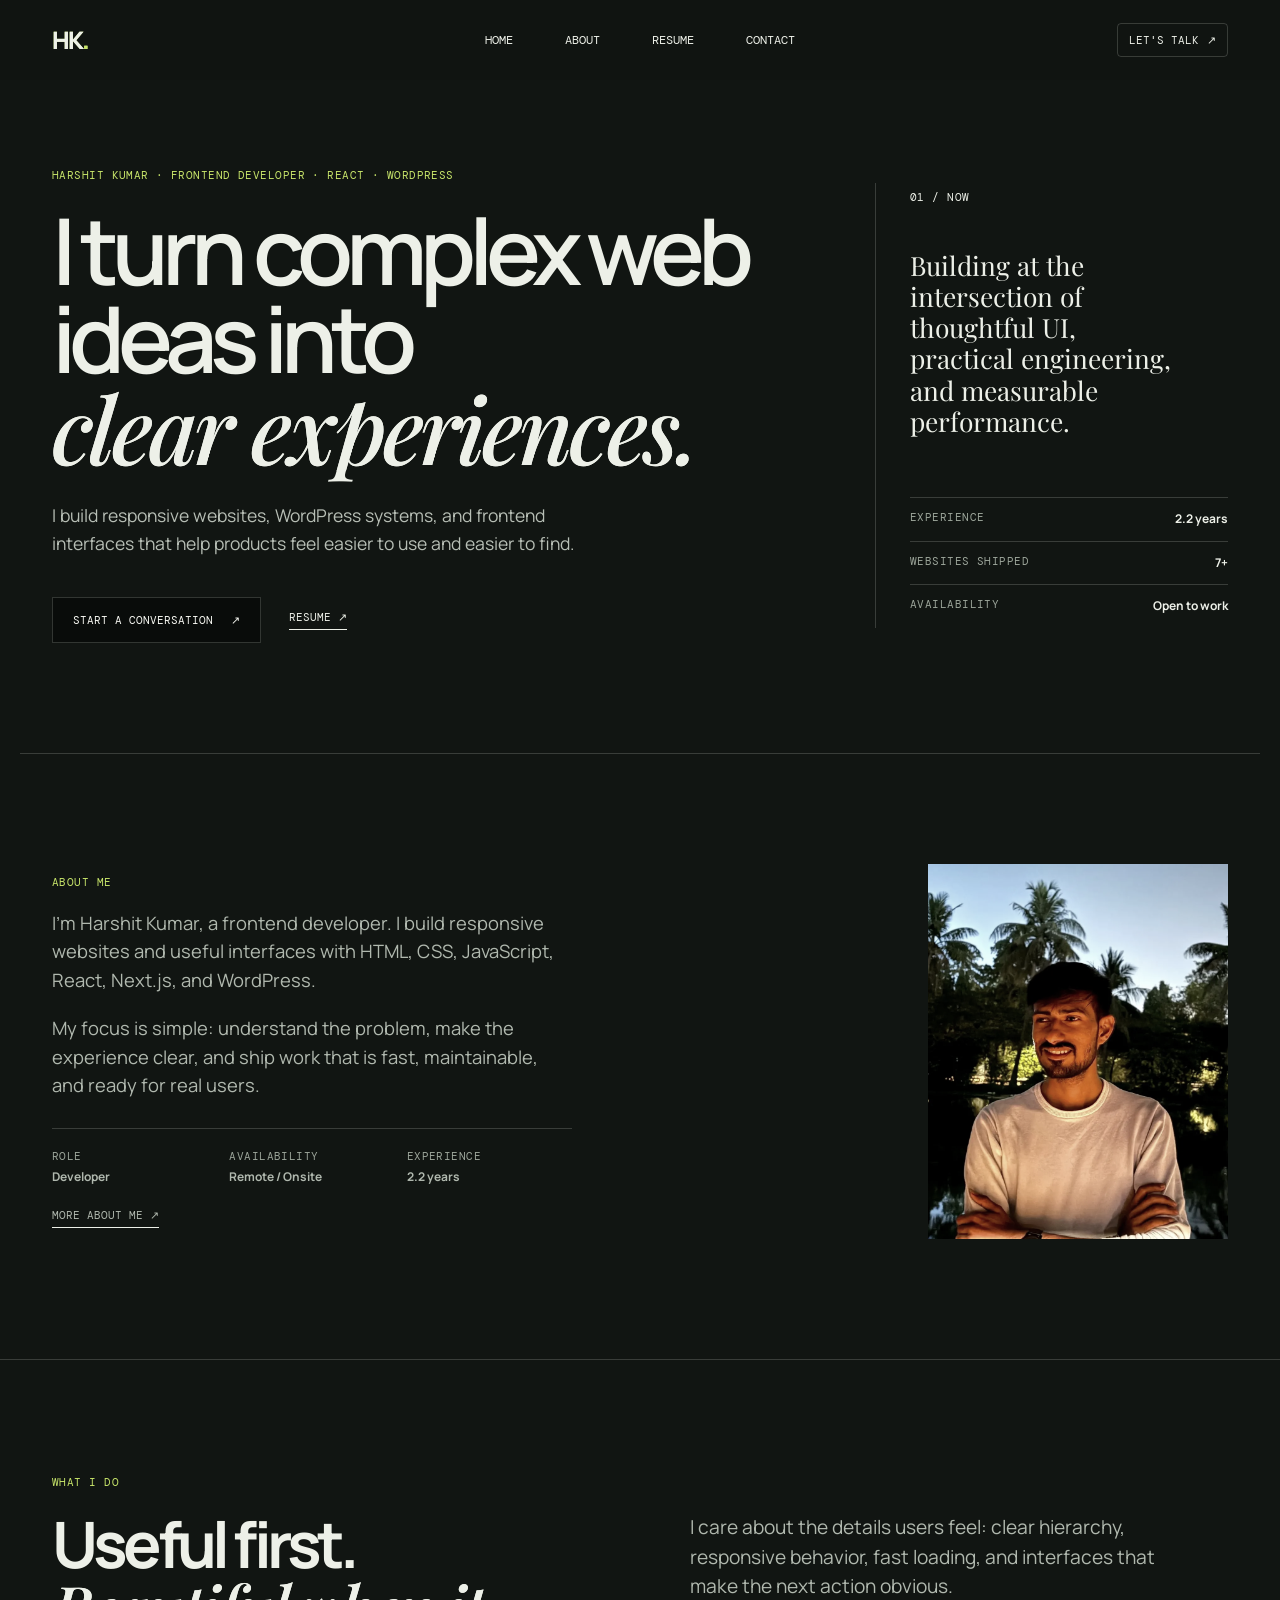
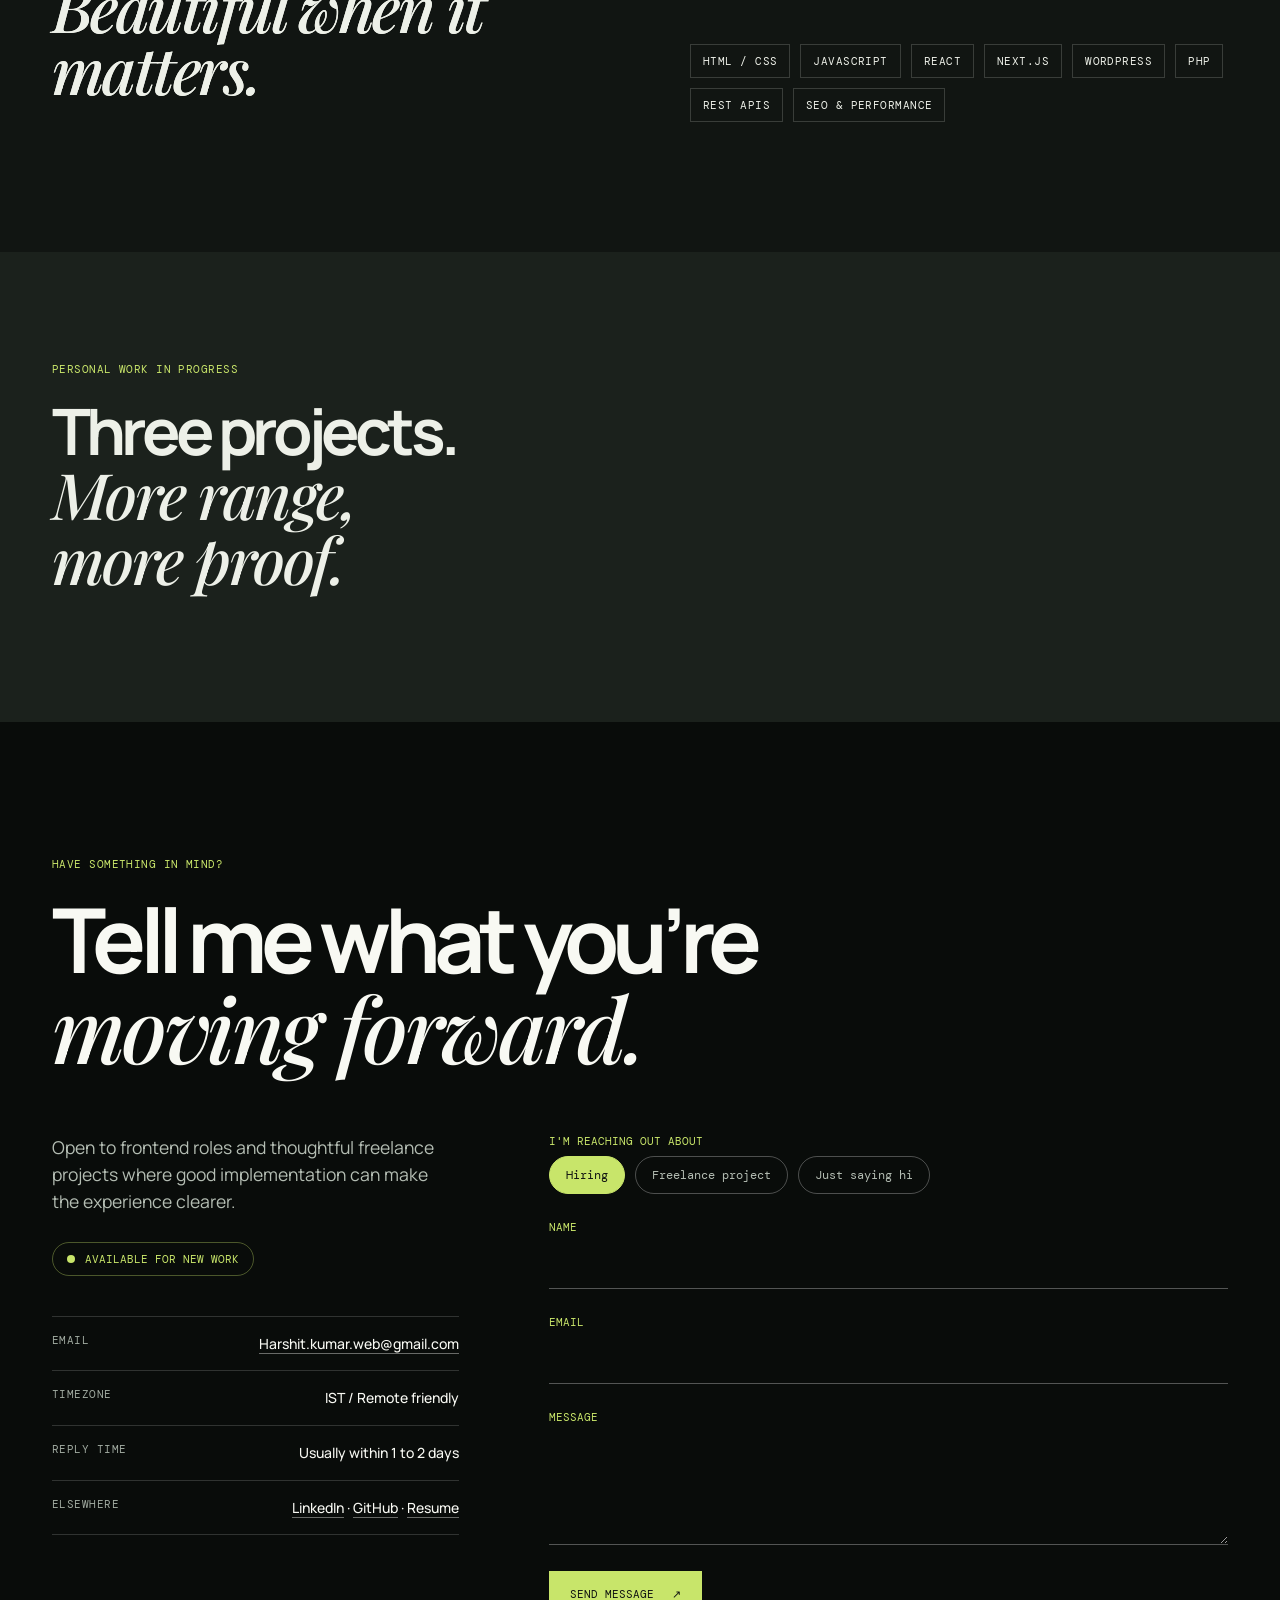
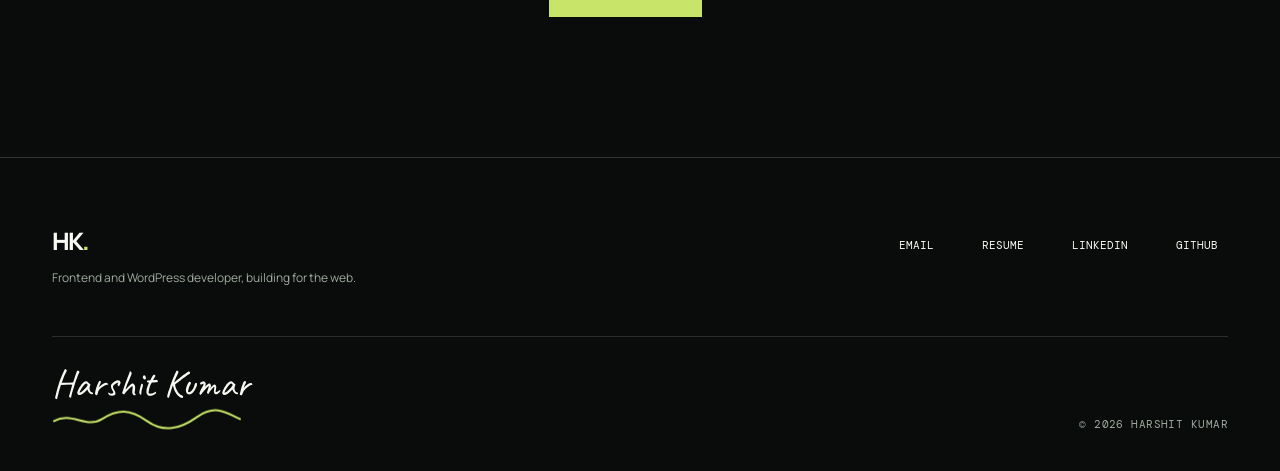
==== commit 672f8d08: "Web3forms access key added" ====
--- a/index.html
+++ b/index.html
@@ -524,7 +524,7 @@
             <input
               type="hidden"
               name="access_key"
-              value="YOUR_WEB3FORMS_ACCESS_KEY"
+              value="c1c3860f-5f4a-40cd-ab09-640cc3367ac0"
             />
             <input
               type="hidden"
